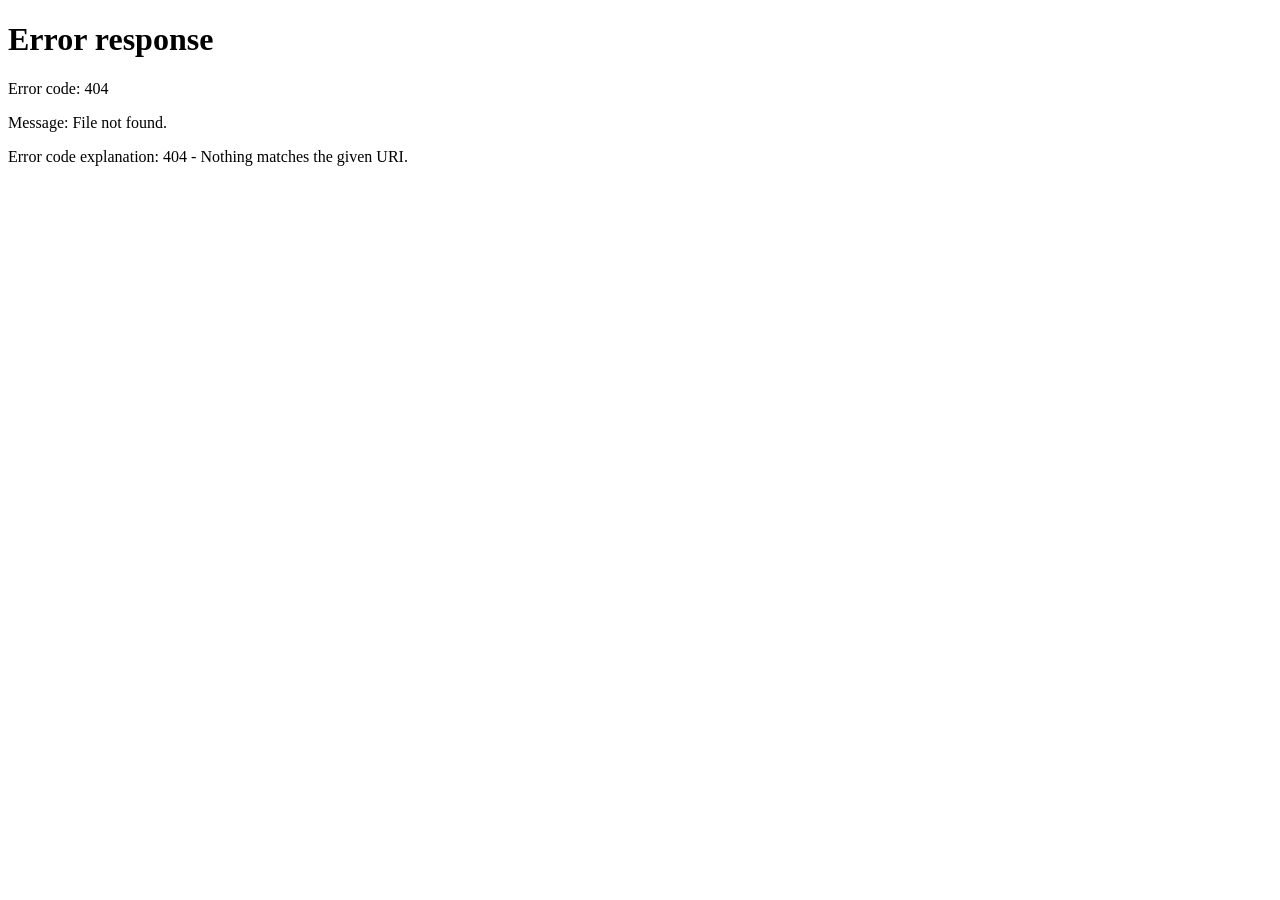
==== index.html @ efae5c02 "second" ====
<!DOCTYPE html>
<html lang="en">
<head>
    <meta charset="UTF-8">
    <meta name="viewport" content="width=device-width, initial-scale=1.0">
    <title>Travel Website</title>
</head>
<body>

    <script>
        window.location.href = "SignUp.html";
    </script>

</body>
</html>
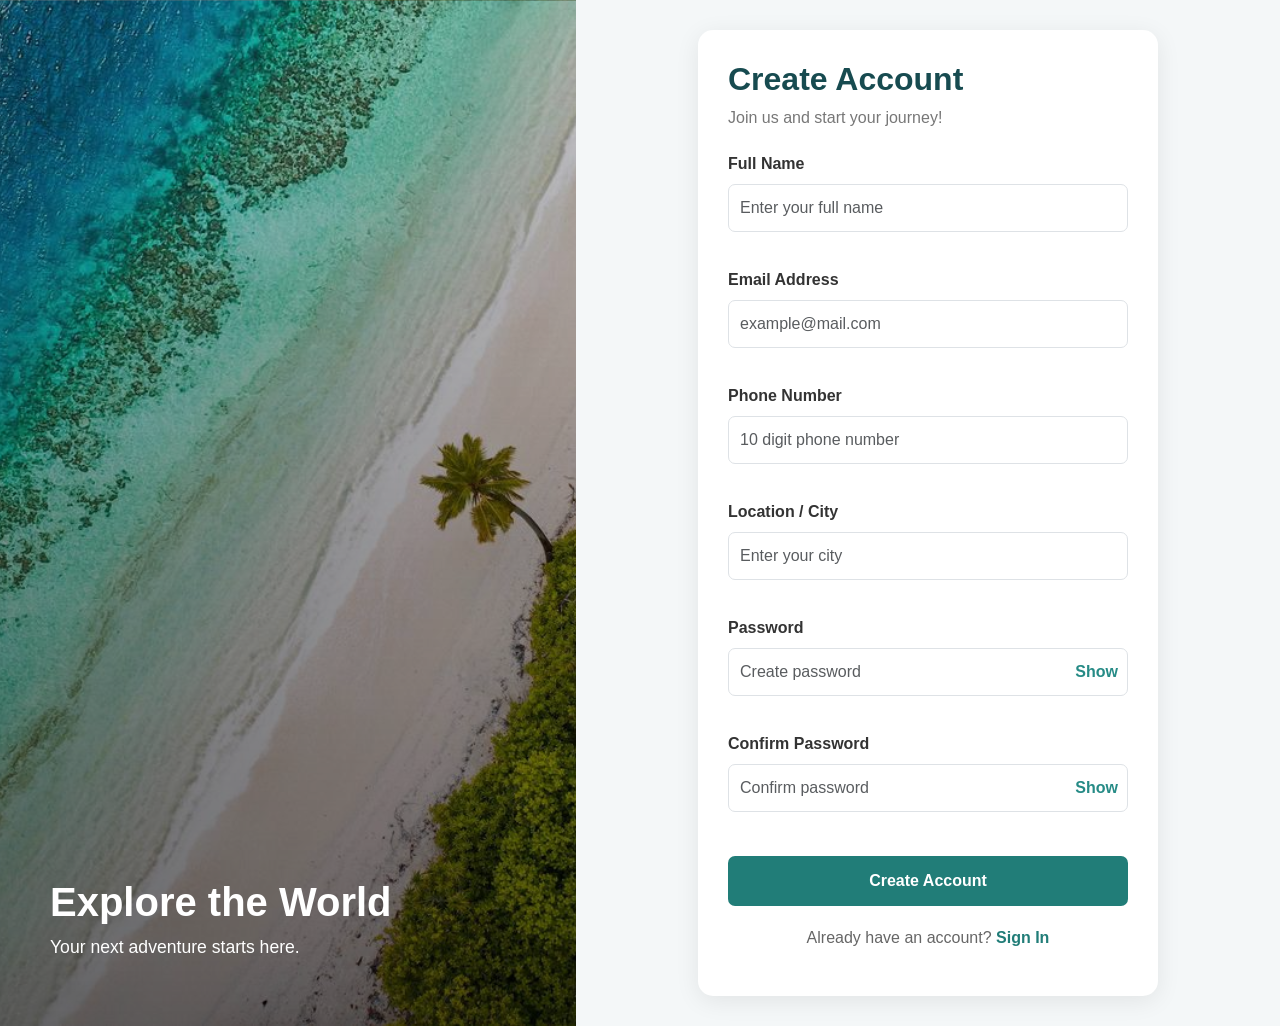
==== commit 22891a32: "third" ====
--- a/index.html
+++ b/index.html
@@ -4,12 +4,12 @@
 <head>
     <meta charset="UTF-8">
     <meta name="viewport" content="width=device-width, initial-scale=1.0">
-    <title>Travel Website</title>
+    <title>Wanderly - Welcome</title>
 </head>
 <body>
 
     <script>
-        window.location.href = "SignUp.html";
+        window.location.replace("./signup.html");
     </script>
 
 </body>
